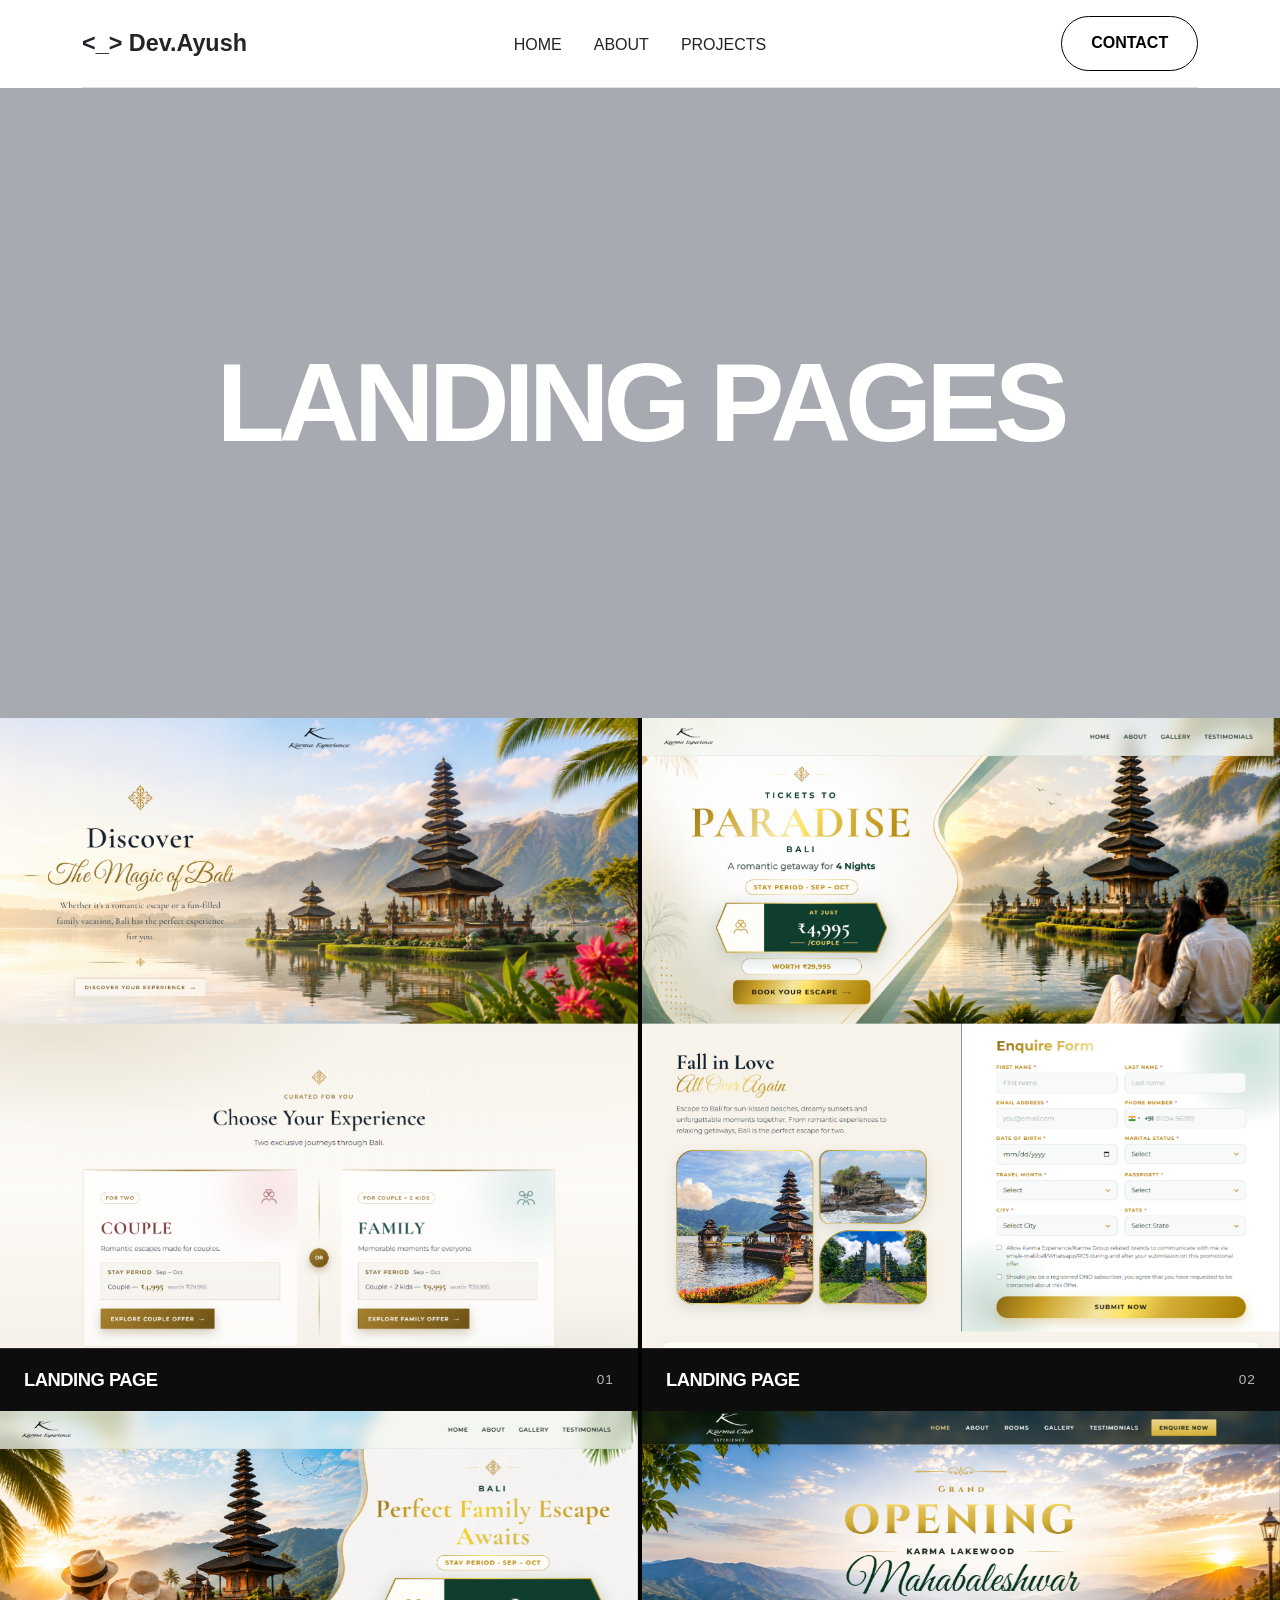
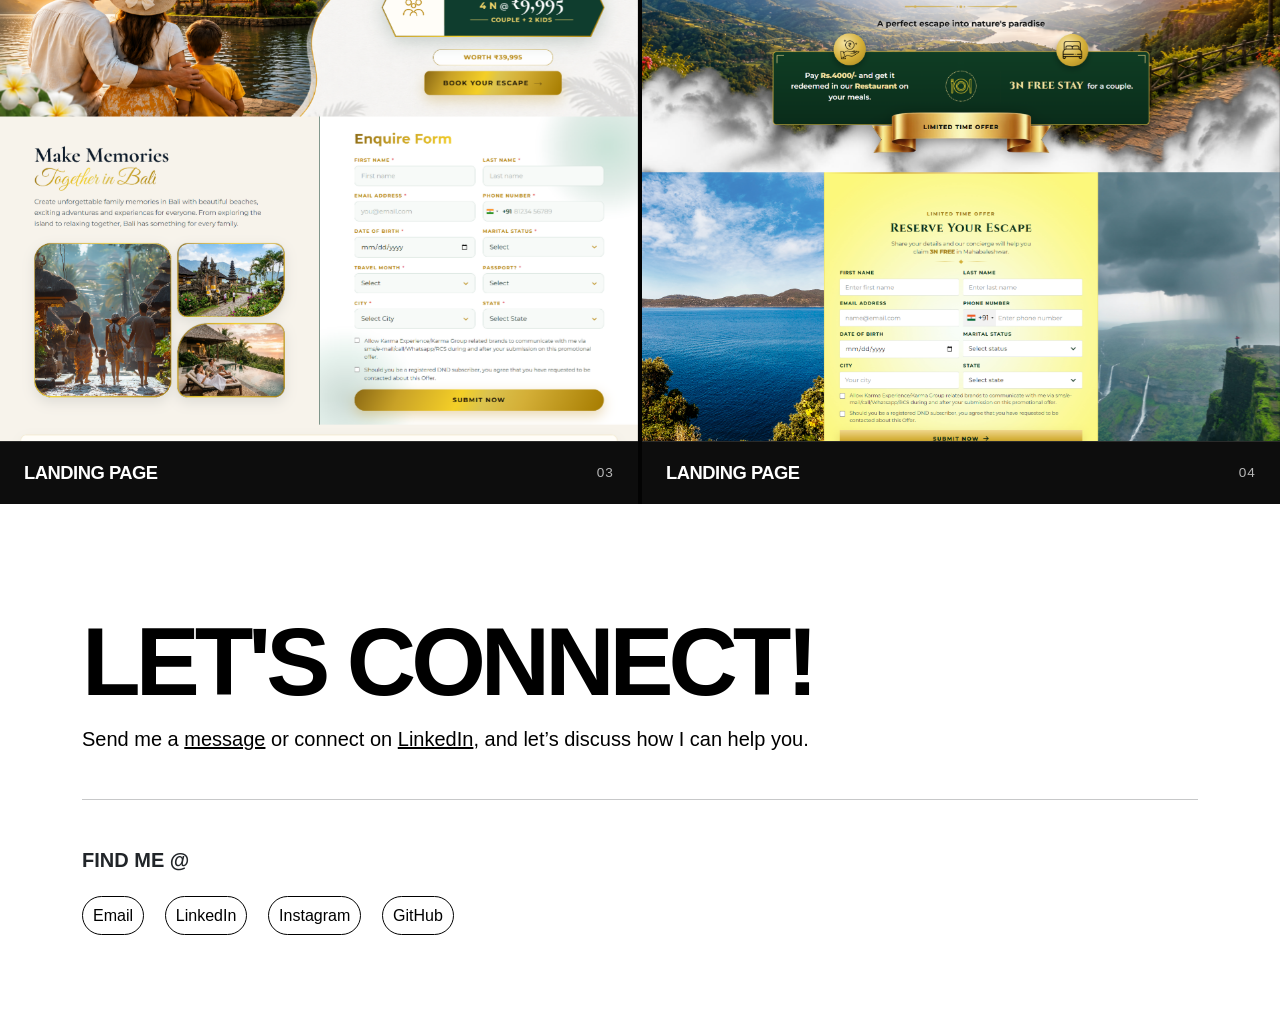
==== landing-pages.html @ 80208986 "changes" ====
<!DOCTYPE html>
<html lang="en">

<head>
    <meta charset="UTF-8">
    <meta name="viewport" content="width=device-width, initial-scale=1.0">
    <link rel="stylesheet" href="./assets/css/style.css">
    <link rel="stylesheet" href="./assets/css/bootstrap.min.css">
    <link rel="stylesheet" href="https://cdn.jsdelivr.net/npm/bootstrap-icons@1.13.1/font/bootstrap-icons.min.css">
    <title>Landing Pages | Dev.Ayush</title>
</head>

<body>

    <div class="main">
        <div class="container">
            <header class="d-flex flex-wrap align-items-center justify-content-md-between py-3 border-bottom">
                <a href="index.html"
                    class="d-flex align-items-center col-md-3 mb-2 mb-md-0 text-dark text-decoration-none logo">
                    <span>
                        <_>
                    </span>&nbsp;Dev.Ayush
                </a>

                <ul class="nav col-12 col-md-auto mb-2 justify-content-center mb-md-0" id="menu">
                    <li><a href="index.html" class="nav-link px-3 link-dark">Home</a></li>
                    <li><a href="index.html#about" class="nav-link px-3 link-dark">About</a></li>
                    <li><a href="works.html" class="nav-link px-3 link-dark">Projects</a></li>
                </ul>

                <div class="col-md-3 text-end">
                    <a href="tel:6200060278" type="button" class="contact-btn">Contact</a>
                </div>
            </header>
        </div>

        <section class="works-hero">
            <div class="works-hero-overlay"></div>
            <h1>LANDING PAGES</h1>
        </section>

        <section class="lp-gallery">
            <div class="row g-0">
                <div class="col-md-6 column-left">
                    <article class="lp-card">
                        <div class="lp-preview">
                            <img src="./assets/img/ss-1.png" alt="Bali Experience Hub">
                        </div>
                        <div class="lp-card-meta">
                            <h3>Landing Page</h3>
                            <span>01</span>
                        </div>
                    </article>
                </div>
                <div class="col-md-6 column-right">
                    <article class="lp-card">
                        <div class="lp-preview">
                            <img src="./assets/img/ss-2.png" alt="Couple Escape Landing Page">
                        </div>
                        <div class="lp-card-meta">
                            <h3>Landing Page</h3>
                            <span>02</span>
                        </div>
                    </article>
                </div>
                <div class="col-md-6 column-left">
                    <article class="lp-card">
                        <div class="lp-preview">
                            <img src="./assets/img/ss-3.png" alt="Family Escape Landing Page">
                        </div>
                        <div class="lp-card-meta">
                            <h3>Landing Page</h3>
                            <span>03</span>
                        </div>
                    </article>
                </div>
                <div class="col-md-6 column-right">
                    <article class="lp-card">
                        <div class="lp-preview">
                            <img src="./assets/img/ss-4.png" alt="Bali Experience Hub Landing Page">
                                alt="Bali Sept Oct Offer Landing Page">
                        </div>
                        <div class="lp-card-meta">
                            <h3>Landing Page</h3>
                            <span>04</span>
                        </div>
                    </article>
                </div>
            </div>
        </section>

        <section class="connect-section">
            <div class="container">
                <div class="connect-title mb-5">
                    <h1>Let's Connect!</h1>
                    <h5>Send me a <a href="mailto:akgoswami086@gmail.com">message</a> or connect on <a
                            href="https://www.linkedin.com/in/ayush-goswami-479776210" target="_blank">LinkedIn</a>, and
                        let’s discuss how I can help you.</h5>
                </div>
                <hr>
                <div class="button-group mt-5">
                    <h5>find me @</h5>
                    <ul>
                        <li><a href="mailto:akgoswami086@gmail.com" target="_blank">Email</a></li>
                        <li><a href="https://www.linkedin.com/in/ayush-goswami-479776210" target="_blank">LinkedIn</a>
                        </li>
                        <li><a href="https://www.instagram.com/ayushkumar6303/" target="_blank">Instagram</a></li>
                        <li><a href="https://github.com/ayushkg3542" target="_blank">GitHub</a></li>
                    </ul>
                </div>
            </div>
        </section>
    </div>

</body>
<script src="./assets/js/bootstrap.min.js"></script>
<script>
    function prepareLpPreviews() {
        document.querySelectorAll(".lp-preview").forEach(function (frame) {
            var img = frame.querySelector("img");
            if (!img) return;

            var setShift = function () {
                var extra = img.scrollHeight - frame.clientHeight;
                img.style.setProperty("--shift", extra > 0 ? "-" + extra + "px" : "0px");
                img.style.transitionDuration = Math.max(6, extra / 90) + "s";
            };

            if (img.complete) {
                setShift();
            } else {
                img.addEventListener("load", setShift);
            }
        });
    }

    window.addEventListener("load", prepareLpPreviews);
    window.addEventListener("resize", prepareLpPreviews);
</script>

</html>
---- assets/css/style.css ----
@import url(../fonts/Inter-Italic-VariableFont_opsz\,wght.ttf);

* {
    margin: 0;
    padding: 0;
    font-family: "Inter", sans-serif;
}

header .logo {
    font-size: 1.46rem;
    font-family: "Inter", sans-serif;
    font-weight: 600;
}

#menu .nav-link {
    position: relative;
    display: inline-block;
    color: #000;
    text-decoration: none;
    padding-bottom: 4px;
    transition: color 0.3s ease;
    text-transform: uppercase;
}

#menu .nav-link::after {
    content: '';
    position: absolute;
    left: 0;
    bottom: 0;
    width: 0%;
    height: 2px;
    background-color: #000;
    transition: width 0.3s ease;
}

#menu .nav-link:hover::after {
    width: 100%;
}

.contact-btn {
    border: 1px solid #000;
    border-radius: 30px;
    padding: .9rem 1.8rem;
    background: none;
    font-weight: 600;
    text-transform: uppercase;
    /* box-shadow: 0 0 1px 1px black; */
    transition: .2ms ease-in;
    color: #000;
    text-decoration: none;
}

.contact-btn:hover {
    background: black;
    transition: .2s ease-out;
    box-shadow: 0 0 1px 2px black;
    color: white;
}

.banner-section {
    /* height: 110vh; */
    display: flex;
    flex-direction: column;
    justify-content: center;
    align-items: center;
    position: relative;
    margin: 3rem 0;
}

.scrolling-text {
    position: absolute;
    top: 40%;
    /* Adjust as needed */
    width: 100%;
    overflow: hidden;
    white-space: nowrap;
    z-index: 0;
}

.scrolling-text-content {
    display: inline-block;
    white-space: nowrap;
    animation: marquee 30s linear infinite;
}

.scrolling-text-content span {
    font-size: 10rem;
    font-weight: 700;
    color: rgb(0, 0, 0);
}

@keyframes marquee {
    0% {
        transform: translateX(0%);
    }

    100% {
        transform: translateX(-50%);
    }
}

.banner-section .container {
    z-index: 1;
    position: relative;
}

.banner-section .container .mail-text {
    background-color: #000;
    border-radius: 30px;
    padding: .645rem 2rem;
}

.main-context {
    width: 650px;
}

.my_name {
    display: flex;
    justify-content: center;
    gap: 10px;
    margin-top: 30px;
    /* margin-bottom: 10px; */
}

.my_name h2 {
    font-family: "Inter", sans-serif;
    font-weight: 700;
    font-size: 3rem;
}

.hand_img {
    height: 3.8rem;
}

.ayush_img {
    padding: 20px;
    backdrop-filter: blur(20px);
    text-align: center;
    background-color: #ffffff26;
    height: 30rem;
    width: auto;
}

.ayush_img img {
    height: 100%;
    /* width: auto; */
    border-radius: 10px;
}

.description {
    display: flex;
    justify-content: space-between;
    width: 29rem;
    margin: 0 6rem;
    margin-bottom: 0px;
    margin-bottom: 4rem;
    font-size: 14px;
}

.description a {
    text-decoration: none;
    color: white;
    background: black;
    padding: 10px;
    border-radius: 50px;
}

.arrow-direction {
    position: absolute;
    right: 0;
    bottom: 0;
    margin: 2.5rem;
    border: 1px solid #000;
    padding: 1.5rem;
    border-radius: 100%;
    width: 4.5rem;
    height: 4.5rem;
    text-align: center;
    align-items: center;
    display: flex;
    justify-content: center;
    background: none;
    transition: background 0.3s ease-in-out, color 0.3s ease-in-out;
    color: #000;
}

.arrow-direction i {
    font-size: 24px;
}

.arrow-direction:hover {
    background: #000;
    color: #fff;
    /* transition: 0.3s ease-in-out; */
}

/* Section Banner ends */


/* Section About Starts */
.about-section {
    margin-top: 60px;
}

.about-title {
    position: relative;
}


.about-title h1 {
    font-size: 6rem;
    font-weight: 700;
    text-transform: uppercase;
    color: #000;
    position: relative;
    letter-spacing: -5px;
}

.about-title span {
    width: 10rem;
    background-color: #000;
    border: 1px solid;
    display: flex;
    position: absolute;
    bottom: 6px;
}

.about-text p {
    font-size: 20px;
    color: #c4c4c4c4;
    transition: color 0.3s ease;
}


.robot-image {
    width: 100%;
    display: flex;
    justify-content: center;
    align-items: center;
    position: relative;
    overflow: hidden;
    background: #000;
    border-radius: 20px;
    height: 34rem;
}

.robot-image img {
    width: auto;
    height: 100%;
    /* filter: drop-shadow(20px 5px 4px #ffffff); */
}

.circle-text-wrapper {
    width: 150px;
    height: 150px;
    margin: 20px auto;
    position: absolute;
    top: 0;
    left: 0;
}

.rotating-circle {
    width: 100%;
    height: 100%;
    animation: rotateText 10s linear infinite;
    transform-origin: center center;
    display: block;
}

.center-arrow {
    position: absolute;
    top: 50%;
    left: 50%;
    transform: translate(-50%, -50%);
    font-size: 30px;
    color: #fff;
    z-index: 10;
}

@keyframes rotateText {
    0% {
        transform: rotate(0deg);
    }

    100% {
        transform: rotate(360deg);
    }
}

/* Section About Ends */


/* Section 3 Start */

.slideshow {
    margin-top: 100px;
    margin-bottom: 100px;
}

.carousel-overlay {
    position: relative;
    border-radius: 30px;
    overflow: hidden;
}

.carousel.slide,
.carousel-inner {
    border-radius: 30px;
}

.carousel-overlay img {
    height: 600px;
    width: 100%;
    object-fit: cover;
    display: block;
    border-radius: 30px;
}

.carousel-overlay::after {
    content: "";
    position: absolute;
    top: 0;
    left: 0;
    width: 100%;
    height: 100%;
    background-color: rgba(61, 61, 61, 0.4);
    pointer-events: none;
}

.carousel .carousel-control-prev {
    border: 1px solid #fff;
    height: 5rem;
    width: 5rem;
    border-radius: 100%;
    position: absolute;
    right: 0;
    bottom: 0;
    justify-content: center;
    left: 77%;
    top: 80%;
    transition: background 0.3s ease-in-out, color 0.3s ease-in-out;


}

.carousel .carousel-control-next {
    height: 5rem;
    width: 5rem;
    border-radius: 100%;
    position: absolute;
    right: 0;
    bottom: 0;
    justify-content: center;
    left: 85%;
    top: 80%;
    border: 1px solid #fff;
    transition: background 0.3s ease-in-out, color 0.3s ease-in-out;

}

.carousel .carousel-control-prev:hover,
.carousel .carousel-control-next:hover {
    background-color: #fff;
    color: #000;
}

.carousel-text {
    position: absolute;
    bottom: 0;
    color: #fff;
    padding: 3rem;
}

.carousel-text .h1 {
    font-size: 10rem;
    font-weight: 700;
    font-family: "Inter", sans-serif;
}

.carousel-text .h5 {
    font-size: 3rem;
    font-weight: 600;
    font-family: "Inter", sans-serif;
}

/* Section 3 End */

/* Section 4 Start */
.service-section {
    margin-bottom: 100px;
}

.service-title {
    position: relative;
}

.service-title h1 {
    font-size: 6rem;
    font-weight: 700;
    text-transform: uppercase;
    color: #000;
    position: relative;
    letter-spacing: -8px;
}

.service-title span {
    width: 10rem;
    background-color: #000;
    border: 1px solid;
    display: flex;
    position: absolute;
    bottom: 6px;
}

.services {
    position: relative;
}

.services h2 {
    font-weight: 600;
    font-size: 1.5rem;
    font-family: "Inter", sans-serif;
}

.services i {
    font-size: 1.5rem;
}

.services .row {
    border-bottom: 1px solid rgb(167, 167, 167);
    padding: 20px 0;
    position: relative;
    color: #000;
    overflow: hidden;
    transition: color 0.3s ease;
}

.services .row .center14 {
    height: 0%;
    width: 100%;
    background-color: #000;
    position: absolute;
    left: 50%;
    top: 50%;
    transform: translate(-50%, -50%);
    transition: all ease 0.5s;
    z-index: 0;
}

.services .row:hover .center14 {
    height: 100%;
}

.services .row>* {
    position: relative;
    z-index: 1;
}

.services .row:hover {
    color: #fff;
}

/* Section 4 End */

/* Section 5 Start */

.project-title {
    position: relative;
}

.project-title h1 {
    font-size: 6rem;
    font-weight: 700;
    text-transform: uppercase;
    color: #000;
    position: relative;
    letter-spacing: -5px;
}

.project-title span {
    width: 10rem;
    background-color: #000;
    border: 1px solid;
    display: flex;
    position: absolute;
    bottom: 6px;
}

.project-image {
    background-color: #000;
    color: #fff;
}

.project-image .img {
    overflow: hidden;
}

.project-image img {
    transition: transform 0.4s ease;
    cursor: pointer;
}

.project-image:hover img {
    transform: scale(1.05);
}


.project-image h3 {
    font-weight: 600;
    text-transform: uppercase;
}

.project-image .project-text i {
    font-size: 1.2rem;
    border-radius: 1px solid #fff;
    border-radius: 100%;
    border: 1px solid #fff;
    width: 3rem;
    height: 3rem;
    text-align: center;
    display: flex;
    justify-content: center;
    align-items: center;
    cursor: pointer;
    transition: background 0.3s ease-in-out, color 0.3s ease-in-out;
}

.project-image .project-text i:hover {
    background-color: white;
    color: #000;
}

.project-image .button {
    display: flex;
    justify-content: center;
}

.project-image .button a {
    text-decoration: none;
    color: #fff;
    border: 1px solid #fff;
    border-radius: 100%;
    width: 14rem;
    height: 14rem;
    text-align: center;
    display: flex;
    justify-content: center;
    align-items: center;
    transition: background 0.3s ease-in-out, color 0.3s ease-in-out;
    text-transform: uppercase;
    gap: 5px;
    position: relative;
    overflow: hidden;
}

.project-image .button a .default-icon,
.project-image .button a .hover-icon {
    transition: opacity 0.3s ease, transform 0.3s ease;
    position: absolute;
    right: 25px;
}

.project-image .button a .default-icon {
    opacity: 1;
    transform: translateX(0);
}

.project-image .button a .hover-icon {
    opacity: 0;
    transform: translateX(-10px);
}

.project-image .button a:hover .default-icon {
    opacity: 0;
    transform: translateX(10px);
}

.project-image .button a:hover .hover-icon {
    opacity: 1;
    transform: translateX(0);
}

.project-image .button a:hover {
    background-color: #fff;
    color: #000;
}

/* Section 5 End */


/* Section 6 Starts */

.connect-section {
    /* height: 60vh; */
    margin: 100px 0;
}

.connect-title h1 {
    font-size: 6rem;
    font-weight: 700;
    text-transform: uppercase;
    color: #000;
    position: relative;
    letter-spacing: -5px;
}


.connect-title h5 {
    color: #000;
}

.connect-title h5 a {
    color: #000;
}

.button-group h5 {
    text-transform: uppercase;
    font-weight: 600;
}

.button-group ul {
    display: flex;
    gap: 1.3rem;
    margin: 2rem 0;
    padding-left: 0;
}

.button-group ul li {
    list-style: none;
}

.button-group ul li a {
    text-decoration: none;
    padding: 10px;
    border: 1px solid #000;
    border-radius: 30px;
    color: #000;
}


.direction_button{
    text-decoration: none;
    padding: 10px;
    border: 1px solid #000;
    border-radius: 30px;
    color: #fff;
}

.direction_button:hover{
    background: #000;
    color: #fff;
    transition: .2s ease-out;
}

/* Section 6 Ends */

/* Works Page Start */

.works-hero {
    position: relative;
    width: 100%;
    min-height: 70vh;
    display: flex;
    align-items: center;
    justify-content: center;
    background-image: url("../img/carousel-4.jpg");
    background-size: cover;
    background-position: center;
    background-repeat: no-repeat;
}

.works-hero-overlay {
    position: absolute;
    inset: 0;
    background: rgba(6, 12, 32, 0.35);
}

.works-hero h1 {
    position: relative;
    z-index: 1;
    margin: 0;
    color: #fff;
    font-size: 7rem;
    font-weight: 700;
    letter-spacing: -6px;
    text-transform: uppercase;
    text-align: center;
}

.works-list {
    width: 100%;
}

.works-row {
    min-height: 520px;
}

.works-image {
    height: 100%;
    min-height: 520px;
    overflow: hidden;
    background: #000;
}

.works-image img {
    width: 100%;
    height: 100%;
    min-height: 520px;
    object-fit: cover;
    display: block;
    transition: transform 0.5s ease;
}

.works-row:hover .works-image img {
    transform: scale(1.05);
}

.works-content {
    height: 100%;
    min-height: 520px;
    display: flex;
    flex-direction: column;
    justify-content: center;
    padding: 4.5rem 5rem;
    background: #f4f4f4;
}

.works-row:nth-child(even) .works-content {
    background: #0d0d0d;
    color: #fff;
}

.works-index {
    font-size: 0.95rem;
    font-weight: 600;
    letter-spacing: 0.18em;
    text-transform: uppercase;
    opacity: 0.55;
    margin-bottom: 1rem;
}

.works-content h2 {
    font-size: 3.2rem;
    font-weight: 700;
    text-transform: uppercase;
    letter-spacing: -2px;
    margin-bottom: 1.25rem;
}

.works-content p {
    font-size: 1.05rem;
    line-height: 1.7;
    max-width: 36rem;
    margin-bottom: 1.75rem;
}

.works-tags {
    display: flex;
    flex-wrap: wrap;
    gap: 0.7rem;
    padding-left: 0;
    margin-bottom: 2rem;
}

.works-tags li {
    list-style: none;
    border: 1px solid currentColor;
    border-radius: 30px;
    padding: 0.4rem 1rem;
    font-size: 0.85rem;
    text-transform: uppercase;
    font-weight: 600;
}

.works-link {
    display: inline-flex;
    align-items: center;
    gap: 0.6rem;
    width: fit-content;
    text-decoration: none;
    color: inherit;
    border: 1px solid currentColor;
    border-radius: 30px;
    padding: 0.75rem 1.5rem;
    font-weight: 600;
    text-transform: uppercase;
    transition: background 0.25s ease, color 0.25s ease;
}

.works-row:nth-child(odd) .works-link:hover {
    background: #000;
    color: #fff;
}

.works-row:nth-child(even) .works-link:hover {
    background: #fff;
    color: #000;
}

/* Works Page End */

/* Landing Pages Gallery Start */

.lp-gallery {
    width: 100%;
}

.lp-card {
    background: #0d0d0d;
    color: #fff;
    height: 100%;
}

.lp-preview {
    height: 70vh;
    min-height: 480px;
    overflow: hidden;
    position: relative;
    background: #111;
}

.lp-preview img {
    width: 100%;
    height: auto;
    display: block;
    transform: translateY(0);
    transition: transform 8s linear;
    will-change: transform;
}

.lp-preview:hover img {
    transform: translateY(var(--shift, 0px));
}

.lp-card-meta {
    display: flex;
    justify-content: space-between;
    align-items: center;
    padding: 1.25rem 1.5rem;
    border-top: 1px solid rgba(255, 255, 255, 0.12);
}

.lp-card-meta h3 {
    margin: 0;
    font-size: 1.15rem;
    font-weight: 700;
    text-transform: uppercase;
    letter-spacing: -0.5px;
}

.lp-card-meta span {
    font-size: 0.85rem;
    opacity: 0.7;
    text-transform: uppercase;
    letter-spacing: 0.08em;
}

.column-left{
    border-right: 2px solid rgb(3, 3, 3);
}
.column-right{
    border-left: 2px solid rgba(3, 3, 3);
}

/* Landing Pages Gallery End */


@media (max-width:1400px) {}

@media (max-width:1200px) {
    .about-text p {
        font-size: 18px;
    }

    .carousel-text .h1 {
        font-size: 9rem;
    }

    .carousel .carousel-control-next {
        left: 84%;
    }

    .carousel .carousel-control-prev {
        left: 73%;
    }
}

@media (max-width:992px) {
    .about-text p {
        font-size: 16px;
    }

    .carousel-text .h1 {
        font-size: 8rem;
    }

    .carousel .carousel-control-next {
        left: 84%;
        top: 3%;
    }

    .carousel .carousel-control-prev {
        left: 70%;
        top: 3%;
    }
}

@media (max-width:768px) {
    .about-text p {
        font-size: 16px;
    }

    .carousel-text .h1 {
        font-size: 7rem;
    }

    .carousel .carousel-control-next {
        left: 78%;
        top: 3%;
    }

    .carousel .carousel-control-prev {
        left: 58%;
        top: 3%;
    }

    .arrow-direction {
        position: inherit;
        margin: 0.5rem;
        width: 6.5rem;
        height: 6.5rem;
    }

    .main-context {
        width: 525px;
    }

    .description {
        margin: 0 3rem;
        margin-bottom: 4rem;
        width: 26rem;
    }

    #menu {
        display: none;
    }

    header {
        justify-content: space-between;
    }

    .works-hero h1 {
        font-size: 4.5rem;
        letter-spacing: -3px;
    }

    .works-content {
        padding: 3rem 2rem;
        min-height: auto;
    }

    .works-image,
    .works-image img {
        min-height: 320px;
    }

    .lp-preview {
        height: 55vh;
        min-height: 360px;
    }

    .lp-card-meta {
        flex-direction: column;
        align-items: flex-start;
        gap: 0.4rem;
    }
}


@media (max-width:576px) {
    .my_name h2 {
        font-size: 2.5rem;
    }

    .main-context h5 {
        font-size: 1.1rem;
    }

    .main-context {
        width: 372px;
    }

    .scrolling-text {
        top: 32%;
    }

    .ayush_img {
        padding: 12px;
        height: 20rem;
    }

    .description {
        width: auto;
        margin: 12px 0rem;
        align-items: center;
    }

    .description p {
        margin-bottom: 0;

    }

    .arrow-direction {
        position: inherit;
    }

    .scrolling-text-content span {
        font-size: 8rem;
    }

    .about-text p {
        font-size: 14px;
    }

    .about-title h1 {
        font-size: 4.5rem;
    }

    .service-title h1 {
        font-size: 4.5rem;
    }

    .project-title h1 {
        font-size: 4.5rem;
    }

    .connect-title h1 {
        font-size: 4.5rem;
    }

    .carousel-text .h1 {
        font-size: 5rem;
    }

    .carousel .carousel-control-next {
        left: 78%;
        top: 3%;
        height: 3.5rem;
        width: 3.5rem;
    }

    .carousel .carousel-control-prev {
        height: 3.5rem;
        width: 3.5rem;
        left: 60%;
        top: 3%;
    }

    .button-group ul {
        gap: .7rem;
    }

    #menu {
        display: none;
    }

    header {
        justify-content: space-between;
    }

    .works-hero {
        min-height: 50vh;
    }

    .works-hero h1 {
        font-size: 3rem;
        letter-spacing: -2px;
        padding: 0 1rem;
    }

    .works-content h2 {
        font-size: 2.2rem;
    }

    .works-content {
        padding: 2.5rem 1.25rem;
    }

    .lp-preview {
        height: 48vh;
        min-height: 300px;
    }
}
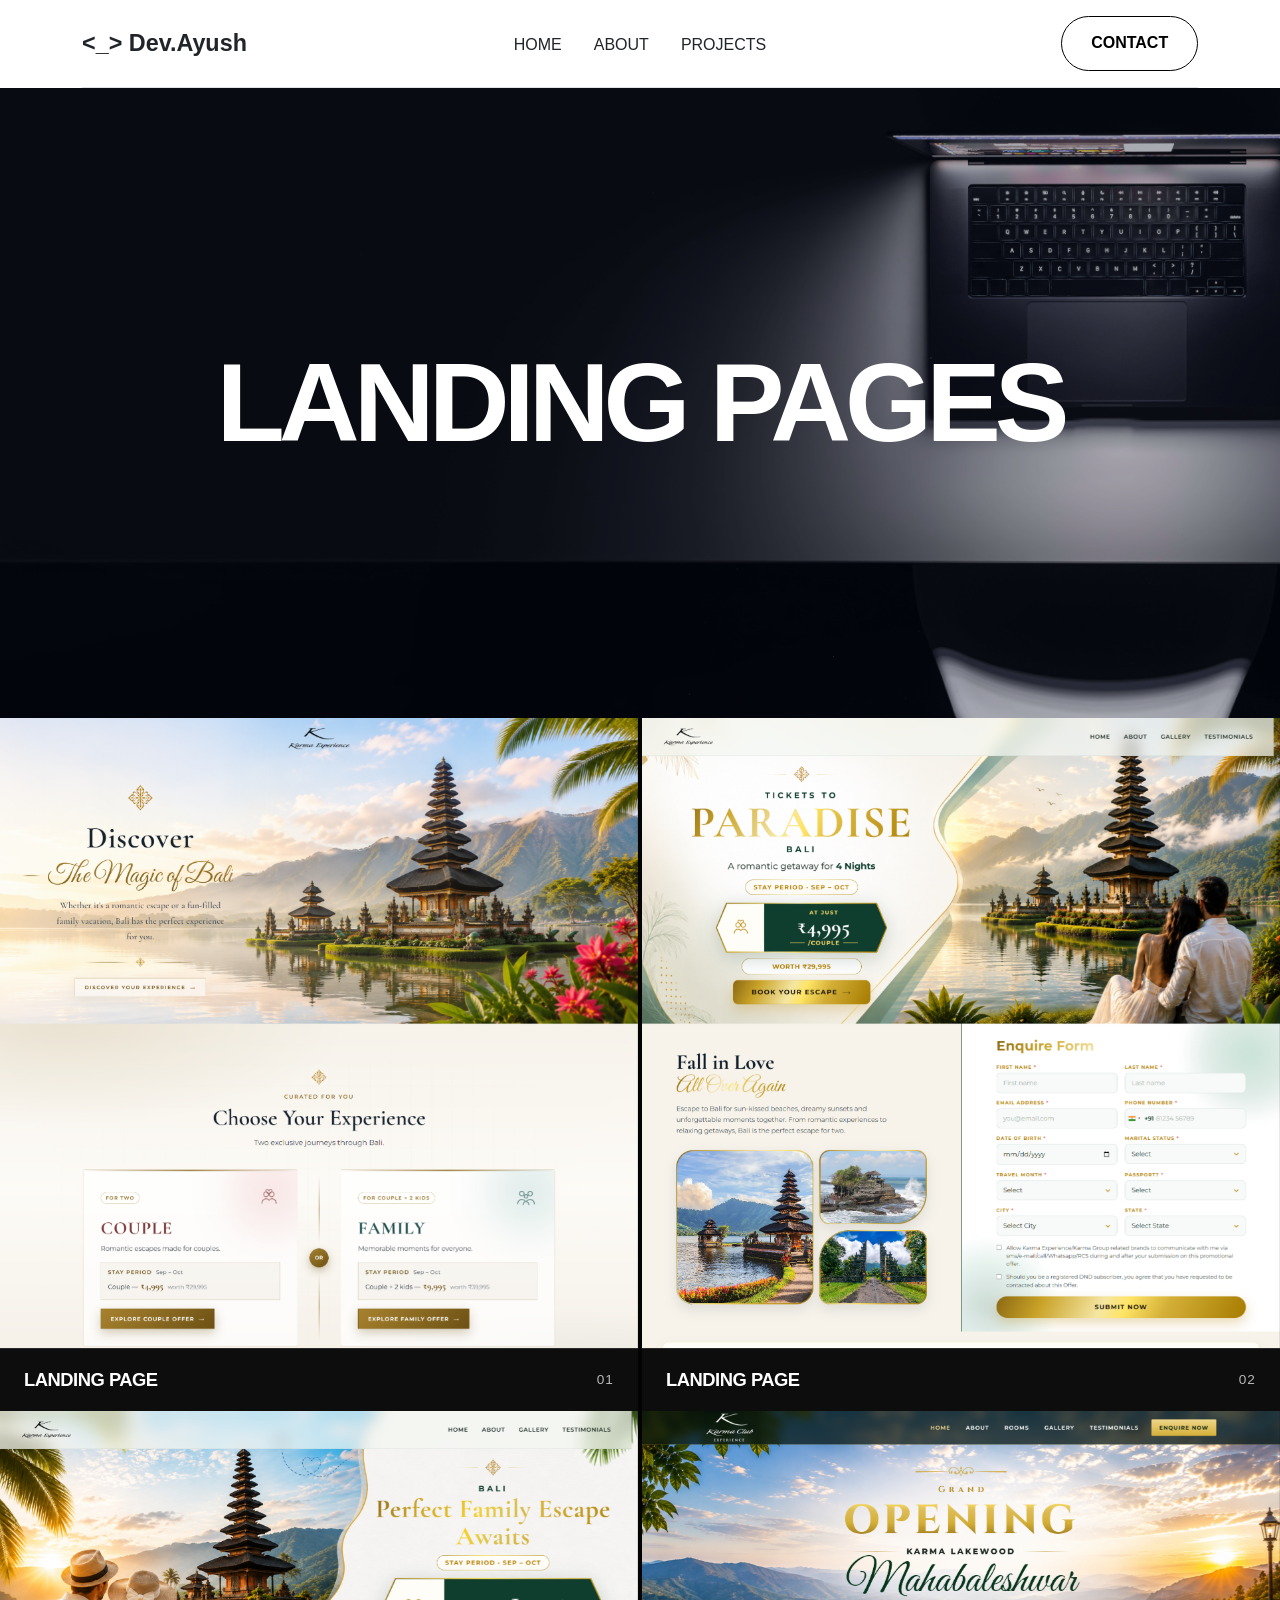
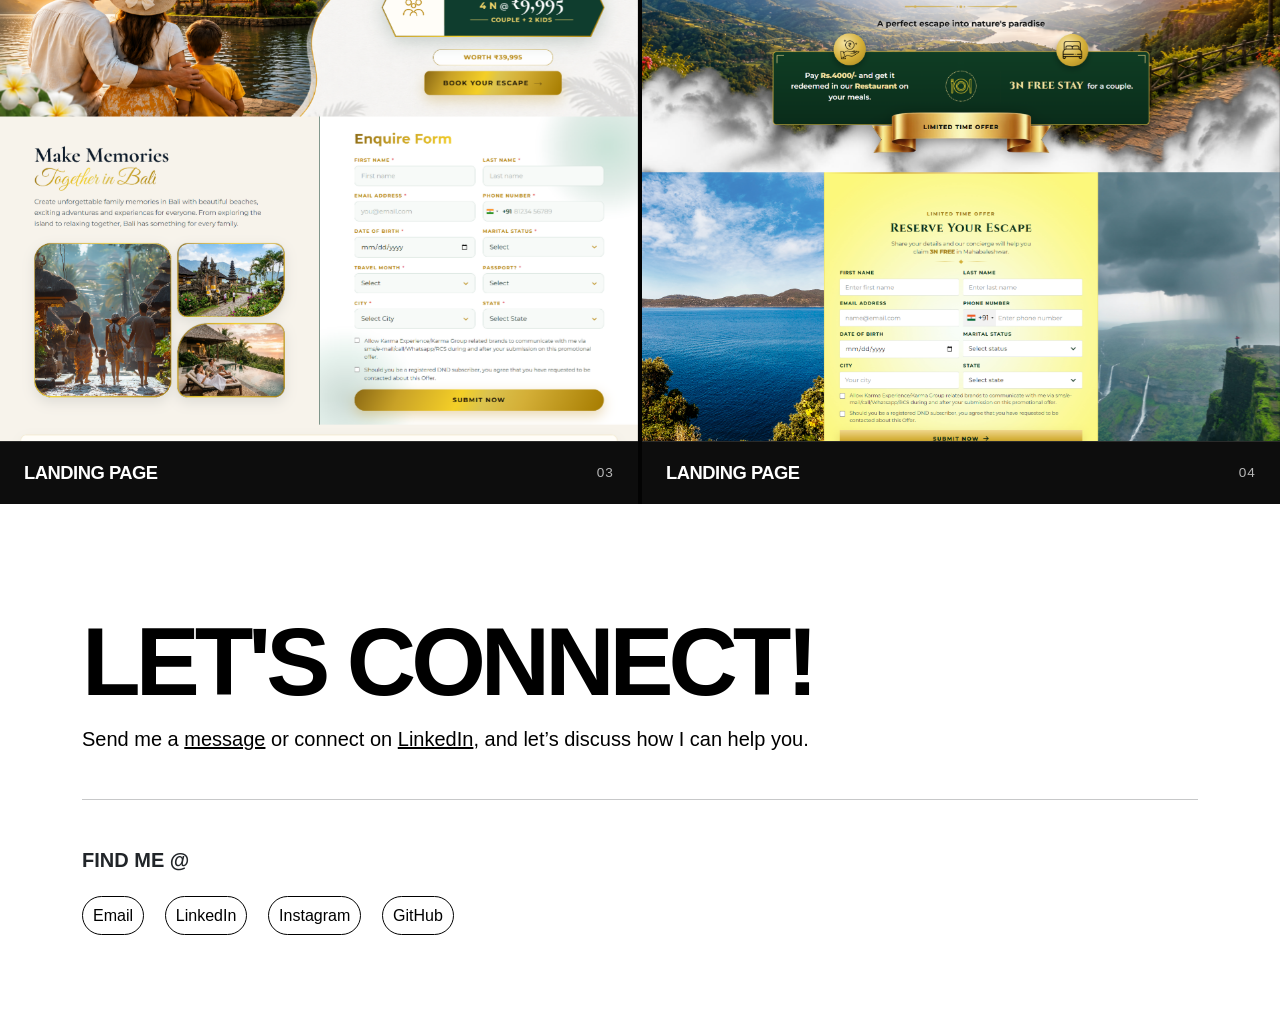
==== commit f5907020: "changes" ====
--- a/landing-pages.html
+++ b/landing-pages.html
@@ -25,7 +25,7 @@
                 <ul class="nav col-12 col-md-auto mb-2 justify-content-center mb-md-0" id="menu">
                     <li><a href="index.html" class="nav-link px-3 link-dark">Home</a></li>
                     <li><a href="index.html#about" class="nav-link px-3 link-dark">About</a></li>
-                    <li><a href="works.html" class="nav-link px-3 link-dark">Projects</a></li>
+                    <li><a href="index.html#projects" class="nav-link px-3 link-dark">Projects</a></li>
                 </ul>
 
                 <div class="col-md-3 text-end">
--- a/assets/css/style.css
+++ b/assets/css/style.css
@@ -663,7 +663,7 @@
     display: flex;
     align-items: center;
     justify-content: center;
-    background-image: url("../img/carousel-4.jpg");
+    background-image: url("../img/lp-banner.jpg");
     background-size: cover;
     background-position: center;
     background-repeat: no-repeat;
